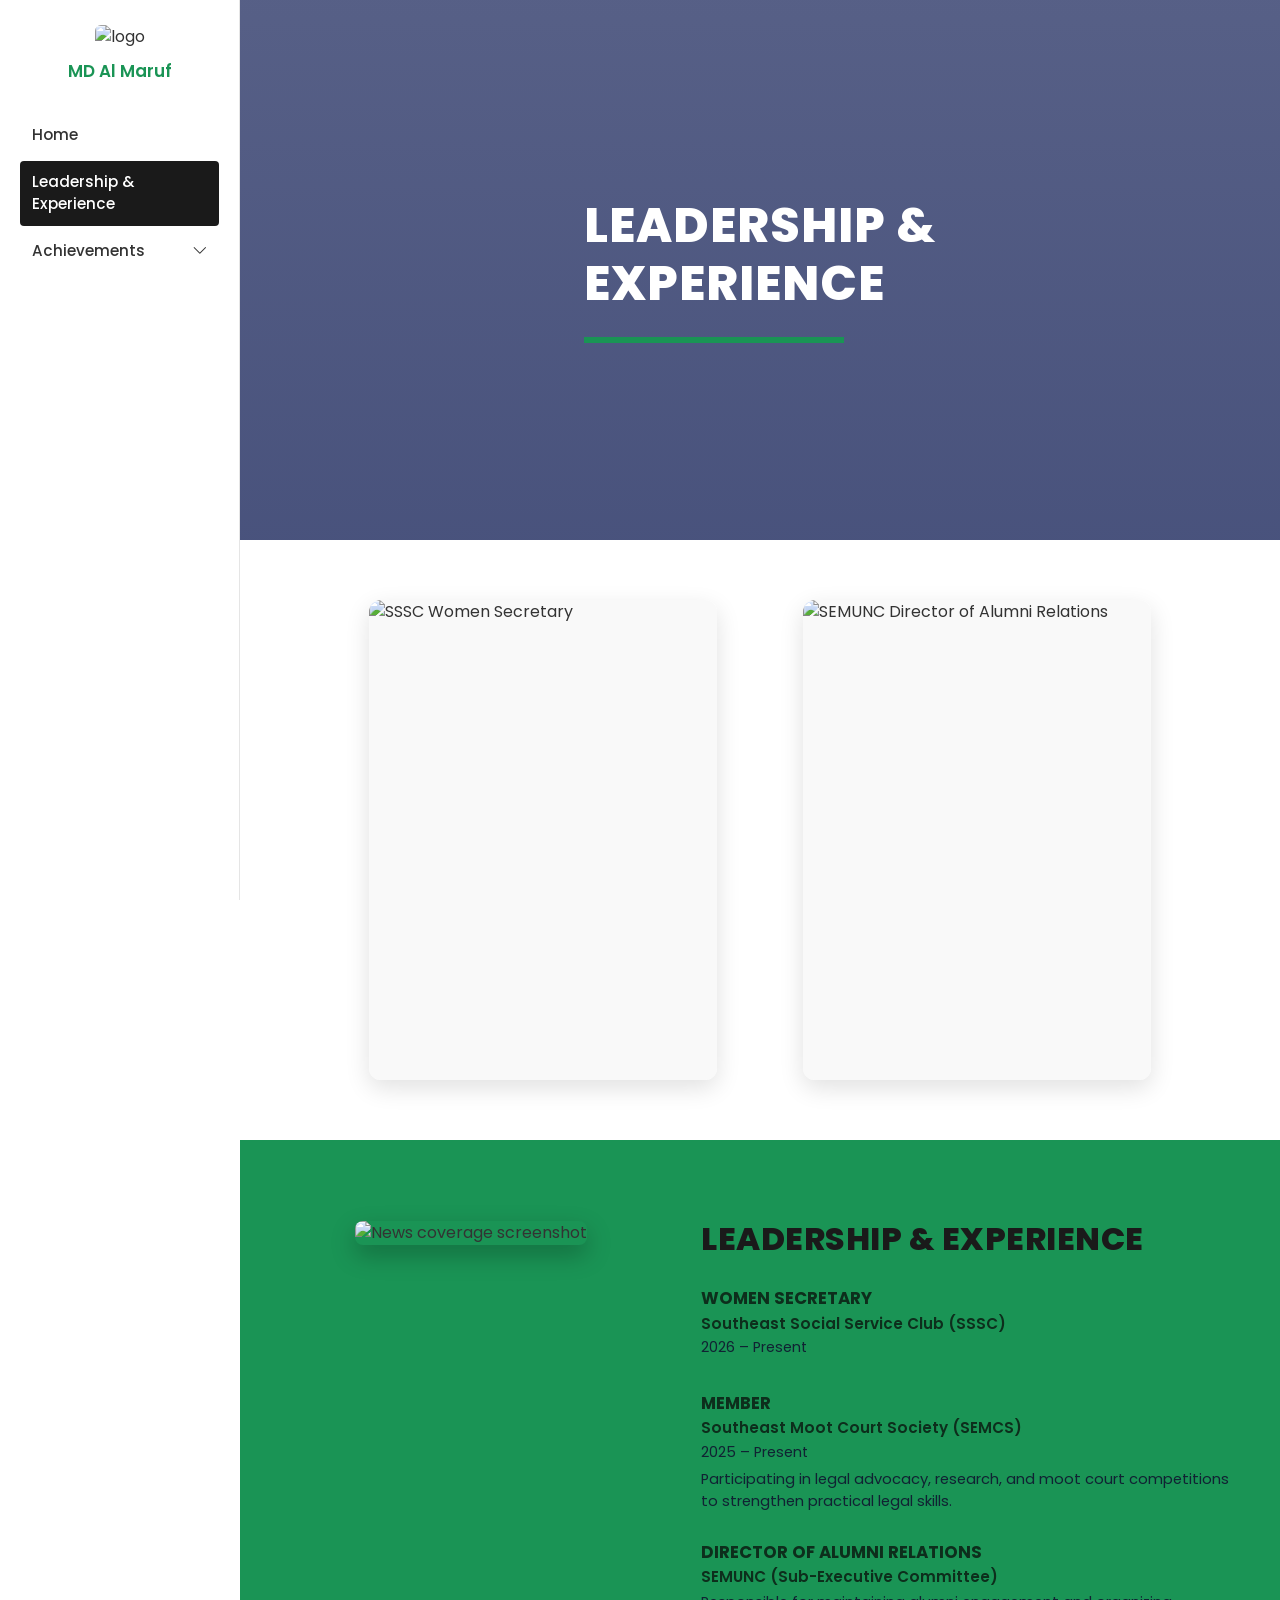
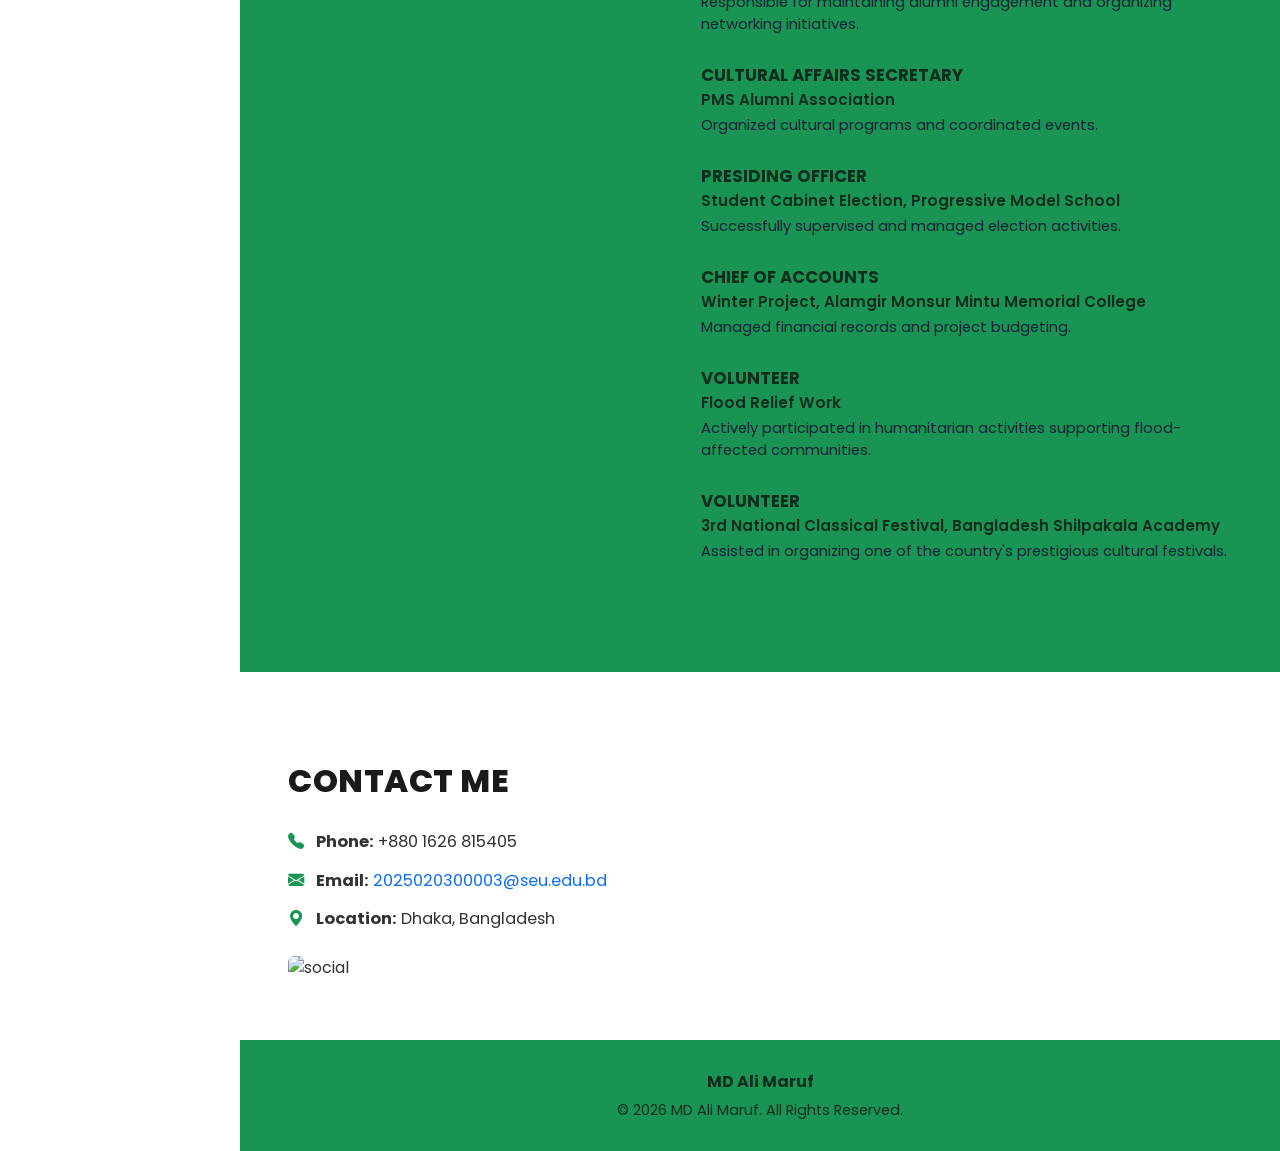
==== Leadership-Experience/L&E.html @ 9db9c2da "temp.txt" ====
<!DOCTYPE html>
<html lang="en">
<head>
<meta charset="UTF-8">
<meta name="viewport" content="width=device-width, initial-scale=1.0">
<title>Leadership & Experience | Sabrina Tabassum Sumayya</title>

<!-- Bootstrap CSS -->
<link href="https://cdn.jsdelivr.net/npm/bootstrap@5.3.3/dist/css/bootstrap.min.css" rel="stylesheet">
<!-- Bootstrap Icons -->
<link rel="stylesheet" href="https://cdn.jsdelivr.net/npm/bootstrap-icons@1.11.3/font/bootstrap-icons.css">
<!-- Google Fonts -->
<link href="https://fonts.googleapis.com/css2?family=Poppins:wght@300;400;500;600;700;800&display=swap" rel="stylesheet">

<!-- Custom CSS -->
<link rel="stylesheet" href="L&E.css">
</head>
<body>

<!-- ===================== SIDEBAR ===================== -->
<aside class="sidebar" id="sidebar">
  <div class="sidebar-logo">
    <img src="img/pic-three.jpeg" alt="logo" class="logo-img">
    <p class="logo-text">MD Al Maruf</p>
  </div>

  <nav class="sidebar-nav">
    <a href="../index.html" class="nav-item">Home</a>
    <a href="L&E.html" class="nav-item active">Leadership &amp; Experience</a>

    <div class="nav-dropdown">
       <div class="nav-item dropdown-toggle-btn d-flex justify-content-between align-items-center">
        <a href="../Achievements/achievements.html" style="color: inherit; flex-grow: 1;">Achievements</a>
        <i class="bi bi-chevron-down" id="achievementsToggle" style="cursor: pointer; padding-left: 10px;"></i>
      </div>
      <div class="nav-dropdown-menu" id="achievementsMenu">
        <a href="../Achievements/language.html" class="nav-subitem">Languages</a>
      </div>
    </div>
  </nav>
</aside>

<!-- mobile toggler -->
<button class="sidebar-mobile-btn" id="sidebarMobileBtn"><i class="bi bi-list"></i></button>

<!-- ===================== MAIN CONTENT ===================== -->
<main class="main-content">

  <!-- ---------- HERO ---------- -->
  <section class="hero-section">
    
    <div class="hero-overlay">
      <div class="hero-text-wrap">
        <h1 class="hero-title">LEADERSHIP &amp;<br>EXPERIENCE</h1>
        <div class="hero-underline"></div>
      </div>
    </div>
  </section>

  <!-- ---------- FEATURED POSTERS ---------- -->
  <section class="poster-section">
    <div class="container">
      <div class="row justify-content-center g-4">
        <div class="col-md-6 col-lg-5">
          <div class="poster-wrapper">
            <img src="img/pic-four.jpeg" alt="SSSC Women Secretary" class="poster-img">
          </div>
        </div>
        <div class="col-md-6 col-lg-5">
          <div class="poster-wrapper">
            <img src="img/pic-two.jpeg" alt="SEMUNC Director of Alumni Relations" class="poster-img">
          </div>
        </div>
      </div>
    </div>
  </section>

  <!-- ---------- LEADERSHIP & EXPERIENCE DETAILS ---------- -->
  <section id="leadership-details" class="leadership-section">
    <div class="container px-5">
      <div class="row g-5 align-items-start">

        <div class="col-lg-5 text-center">
          <img src="img/pic-five.jpeg" alt="News coverage screenshot" class="news-img">
        </div>

        <div class="col-lg-7">
          <h2 class="section-heading dark-heading">LEADERSHIP &amp; EXPERIENCE</h2>

          <div class="experience-item">
            <h4 class="exp-role">WOMEN SECRETARY</h4>
            <p class="exp-org">Southeast Social Service Club (SSSC)</p>
            <p class="exp-meta">2026 &ndash; Present</p>
          </div>

          <div class="experience-item">
            <h4 class="exp-role">MEMBER</h4>
            <p class="exp-org">Southeast Moot Court Society (SEMCS)</p>
            <p class="exp-meta">2025 &ndash; Present</p>
            <p class="exp-desc">Participating in legal advocacy, research, and moot court competitions to strengthen practical legal skills.</p>
          </div>

          <div class="experience-item">
            <h4 class="exp-role">DIRECTOR OF ALUMNI RELATIONS</h4>
            <p class="exp-org">SEMUNC (Sub-Executive Committee)</p>
            <p class="exp-desc">Responsible for maintaining alumni engagement and organizing networking initiatives.</p>
          </div>

          <div class="experience-item">
            <h4 class="exp-role">CULTURAL AFFAIRS SECRETARY</h4>
            <p class="exp-org">PMS Alumni Association</p>
            <p class="exp-desc">Organized cultural programs and coordinated events.</p>
          </div>

          <div class="experience-item">
            <h4 class="exp-role">PRESIDING OFFICER</h4>
            <p class="exp-org">Student Cabinet Election, Progressive Model School</p>
            <p class="exp-desc">Successfully supervised and managed election activities.</p>
          </div>

          <div class="experience-item">
            <h4 class="exp-role">CHIEF OF ACCOUNTS</h4>
            <p class="exp-org">Winter Project, Alamgir Monsur Mintu Memorial College</p>
            <p class="exp-desc">Managed financial records and project budgeting.</p>
          </div>

          <div class="experience-item">
            <h4 class="exp-role">VOLUNTEER</h4>
            <p class="exp-org">Flood Relief Work</p>
            <p class="exp-desc">Actively participated in humanitarian activities supporting flood-affected communities.</p>
          </div>

          <div class="experience-item">
            <h4 class="exp-role">VOLUNTEER</h4>
            <p class="exp-org">3rd National Classical Festival, Bangladesh Shilpakala Academy</p>
            <p class="exp-desc">Assisted in organizing one of the country's prestigious cultural festivals.</p>
          </div>

        </div>
      </div>
    </div>
  </section>

  <!-- ---------- CONTACT ---------- -->
  <section id="contact" class="contact-section">
    <div class="container px-5">
      <h2 class="section-heading dark-heading">CONTACT ME</h2>
      <p><i class="bi bi-telephone-fill"></i> <strong>Phone:</strong> +880 1626 815405</p>
      <p><i class="bi bi-envelope-fill"></i> <strong>Email:</strong> <a href="mailto:2025020300003@seu.edu.bd">2025020300003@seu.edu.bd</a></p>
      <p><i class="bi bi-geo-alt-fill"></i> <strong>Location:</strong> Dhaka, Bangladesh</p>

      <div class="contact-social">
        <img src="img/pic-three.jpeg" alt="social" class="social-img">
      </div>
    </div>
  </section>

  <!-- ---------- FOOTER ---------- -->
  <footer class="site-footer">
    <div class="container text-center">
      <p class="footer-name">MD Ali Maruf</p>
      <p class="footer-copy">&copy; 2026 MD Ali Maruf. All Rights Reserved.</p>
    </div>
  </footer>

</main>

<!-- Bootstrap JS Bundle -->
<script src="https://cdn.jsdelivr.net/npm/bootstrap@5.3.3/dist/js/bootstrap.bundle.min.js"></script>
<!-- Custom JS -->
<script src="L&E.js"></script>
</body>
</html>
---- Leadership-Experience/L&E.css ----
/* ===================== ROOT / GLOBAL ===================== */
:root{
  --green: #1a9455;
  --green-dark: #157a45;
  --navy-dark: #1e2a5e;
  --cyan: #4fd8e8;
  --sidebar-width: 240px;
}

*{
  box-sizing: border-box;
}

body{
  font-family: 'Poppins', sans-serif;
  color: #333;
  margin: 0;
  padding: 0;
  overflow-x: hidden;
}

a{
  text-decoration: none;
}

/* ===================== SIDEBAR ===================== */
.sidebar{
  position: fixed;
  top: 0;
  left: 0;
  width: var(--sidebar-width);
  height: 100vh;
  background: #fff;
  border-right: 1px solid #e5e5e5;
  padding: 24px 20px;
  overflow-y: auto;
  z-index: 1000;
  transition: transform 0.3s ease;
}

.sidebar-logo{
  text-align: center;
  margin-bottom: 30px;
}

.logo-img{
  width: 55px;
  height: 55px;
  border-radius: 6px;
  object-fit: cover;
}

.logo-text{
  color: var(--green);
  font-weight: 600;
  font-size: 1.05rem;
  margin-top: 10px;
  margin-bottom: 0;
}

.sidebar-nav{
  display: flex;
  flex-direction: column;
  gap: 4px;
}



.nav-item{
  display: block;
  padding: 10px 12px;
  color: #333;
  font-size: 0.95rem;
  font-weight: 500;
  border-radius: 4px;
  text-align: left;
  width: 100%;
  background: none;
  border: none;
  cursor: pointer;
}

.nav-item.active{
  background: #1a1a1a;
  color: #fff;
}

.nav-item:hover{
  background: #f0f0f0;
  color: #111;
}



.nav-item.active:hover{
  background: #1a1a1a;
  color: #fff;
}

.dropdown-toggle-btn{
  display: flex;
  justify-content: space-between;
  align-items: center;
}

.nav-dropdown-menu{
  display: none;
  flex-direction: column;
  padding-left: 14px;
}

.nav-dropdown-menu.show{
  display: flex;
}

.nav-subitem{
  padding: 8px 10px;
  color: #555;
  font-size: 0.88rem;
}

.nav-subitem:hover{
  color: var(--green);
}

.sidebar-mobile-btn{
  display: none;
  position: fixed;
  top: 14px;
  left: 14px;
  z-index: 1100;
  background: #1a1a1a;
  color: #fff;
  border: none;
  border-radius: 6px;
  width: 42px;
  height: 42px;
  font-size: 1.2rem;
}

/* ===================== MAIN CONTENT ===================== */
.main-content{
  margin-left: var(--sidebar-width);
}

.section-heading{
  font-weight: 800;
  letter-spacing: 0.5px;
  margin-bottom: 30px;
}

.dark-heading{
  color: #1a1a1a;
}

/* ===================== HERO ===================== */
.hero-section{
  position: relative;
  min-height: 60vh;
  background: linear-gradient(180deg, rgba(30,42,94,0.75), rgba(30,42,94,0.85)),
              url('https://images.unsplash.com/photo-1552664730-d307ca884978?q=80&w=1600&auto=format&fit=crop') center/cover no-repeat;
  background-attachment: fixed;
  display: flex;
  align-items: center;
  justify-content: center;
}

.hero-search-btn{
  position: absolute;
  top: 24px;
  right: 30px;
  background: none;
  border: none;
  color: #fff;
  font-size: 1.2rem;
}

.hero-text-wrap{
  text-align: left;
  padding: 0 60px;
  max-width: 900px;
}

.hero-title{
  font-weight: 800;
  font-size: 3rem;
  color: #fff;
  letter-spacing: 1px;
  line-height: 1.2;
  margin-bottom: 24px;
}

.hero-underline{
  width: 260px;
  height: 6px;
  background: var(--green);
}

/* ===================== POSTER SECTION ===================== */
.poster-section {
  background: #fff;
  padding: 60px 0; /* উপর-নিচে গ্যাপ */
}

/* ইমেজের চারপাশের র‍্যাপার */
.poster-wrapper {
  width: 100%;
  max-width: 85%; /* পরিবর্তন ১: চারপাশ থেকে ছবি ছোট করার জন্য উইডথ ৮৫% করা হলো */
  margin: 0 auto;  /* পরিবর্তন ২: ছোট করার পর ছবিটিকে মাঝখানে রাখার জন্য */
  overflow: hidden;
  border-radius: 12px; /* ছবির কোণা গোল রাখার জন্য */
  box-shadow: 0 8px 24px rgba(0, 0, 0, 0.12); /* সুন্দর সফট শ্যাডো */
  transition: transform 0.3s ease;
}

.poster-wrapper:hover {
  transform: translateY(-5px); /* মাউস নিলে হালকা ওপরে উঠবে */
}

.poster-img {
  width: 100%;
  height: 480px; /* দুই পাশের ছবির হাইট সমান রাখার জন্য */
  object-fit: contain; /* পরিবর্তন ৩: "cover" এর জায়গায় "contain" দেওয়ায় ছবি একদম জুম হবে না, পুরো ছবি সুন্দর দেখাবে */
  background-color: #f9f9f9; /* ছবির ব্যাকগ্রাউন্ডে একটা হালকা কালার (যদি ছবি ট্রান্সপারেন্ট বা ছোট হয়) */
  display: block;
}
/* ===================== LEADERSHIP DETAILS ===================== */
.leadership-section{
  background: var(--green);
  padding: 80px 0;
}

.leadership-section .section-heading{
  color: #1a1a1a;
}

.news-img{
  width: 100%;
  max-width: 420px;
  border-radius: 8px;
  box-shadow: 0 10px 25px rgba(0,0,0,0.25);
}

.experience-item{
  margin-bottom: 26px;
  padding-bottom: 4px;
}

.exp-role{
  font-weight: 700;
  color: #0d2e1c;
  margin-bottom: 4px;
  font-size: 1.05rem;
}

.exp-org{
  font-weight: 600;
  color: #0d2e1c;
  margin-bottom: 2px;
  font-size: 0.95rem;
}

.exp-meta{
  color: #123;
  font-size: 0.9rem;
  margin-bottom: 4px;
}

.exp-desc{
  color: #123;
  font-size: 0.92rem;
  margin-bottom: 0;
}

/* ===================== CONTACT ===================== */
.contact-section{
  background: #fff;
  padding: 90px 0 60px;
}

.contact-section p{
  font-size: 1.02rem;
  margin-bottom: 14px;
}

.contact-section i{
  color: var(--green);
  margin-right: 8px;
}

.social-img{
  border-radius: 6px;
  margin-top: 10px;
}

.contact-social img{
 width: 55px;
  height: 55px;
  border-radius: 6px;
  object-fit: cover;
}

/* ===================== FOOTER ===================== */
.site-footer{
  background: var(--green);
  padding: 30px 0;
  color: #0d2e1c;
}

.footer-name{
  font-weight: 700;
  margin-bottom: 6px;
}

.footer-copy{
  font-size: 0.9rem;
  margin-bottom: 0;
}

/* ===================== RESPONSIVE ===================== */
@media (max-width: 991px){
  .sidebar{
    transform: translateX(-100%);
  }
  .sidebar.show{
    transform: translateX(0);
  }
  .main-content{
    margin-left: 0;
  }
  .sidebar-mobile-btn{
    display: flex;
    align-items: center;
    justify-content: center;
  }
  .hero-title{
    font-size: 2rem;
  }
  .hero-text-wrap{
    padding: 0 24px;
  }
  .hero-underline{
    width: 180px;
  }
}
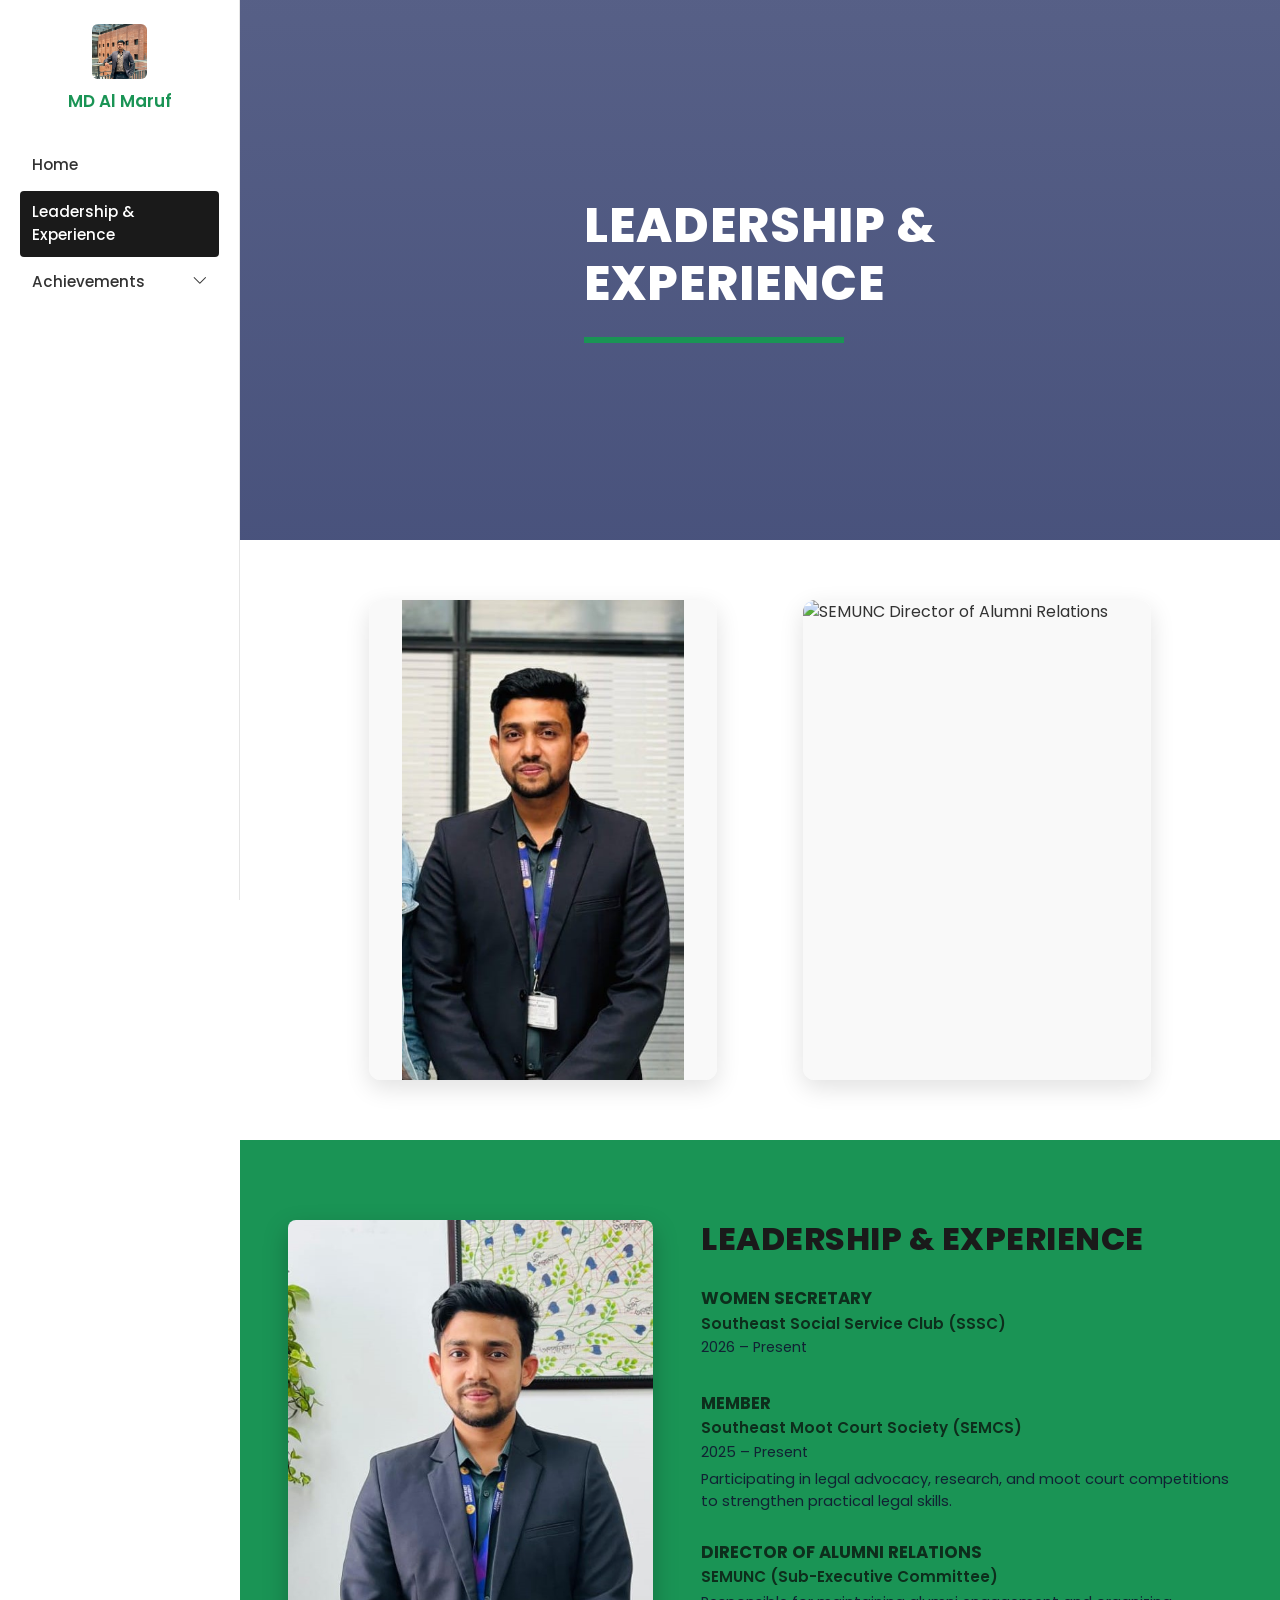
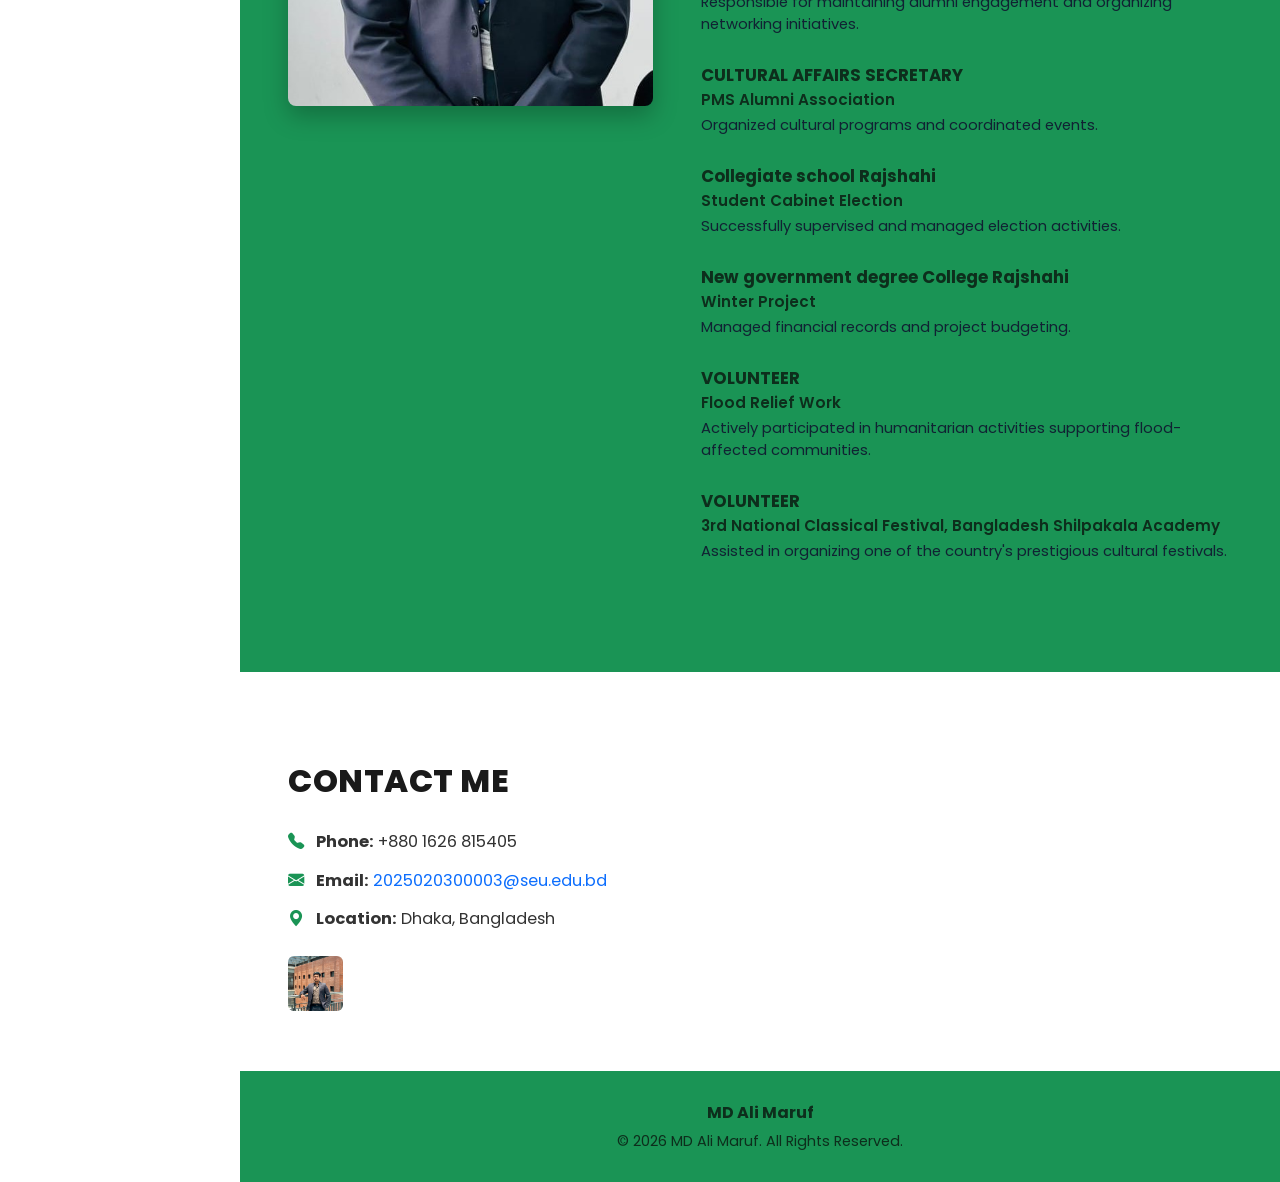
==== commit fe3e5b7a: "add img" ====
--- a/Leadership-Experience/L&E.html
+++ b/Leadership-Experience/L&E.html
@@ -68,7 +68,7 @@
         </div>
         <div class="col-md-6 col-lg-5">
           <div class="poster-wrapper">
-            <img src="img/pic-two.jpeg" alt="SEMUNC Director of Alumni Relations" class="poster-img">
+            <img src="img/pic-nine.jpeg" alt="SEMUNC Director of Alumni Relations" class="poster-img">
           </div>
         </div>
       </div>
@@ -113,14 +113,14 @@
           </div>
 
           <div class="experience-item">
-            <h4 class="exp-role">PRESIDING OFFICER</h4>
-            <p class="exp-org">Student Cabinet Election, Progressive Model School</p>
+            <h4 class="exp-role">Collegiate school Rajshahi</h4>
+            <p class="exp-org">Student Cabinet Election</p>
             <p class="exp-desc">Successfully supervised and managed election activities.</p>
           </div>
 
           <div class="experience-item">
-            <h4 class="exp-role">CHIEF OF ACCOUNTS</h4>
-            <p class="exp-org">Winter Project, Alamgir Monsur Mintu Memorial College</p>
+            <h4 class="exp-role">New government degree College Rajshahi</h4>
+            <p class="exp-org">Winter Project</p>
             <p class="exp-desc">Managed financial records and project budgeting.</p>
           </div>
 
@@ -170,4 +170,4 @@
 <!-- Custom JS -->
 <script src="L&E.js"></script>
 </body>
-</html>+</html>
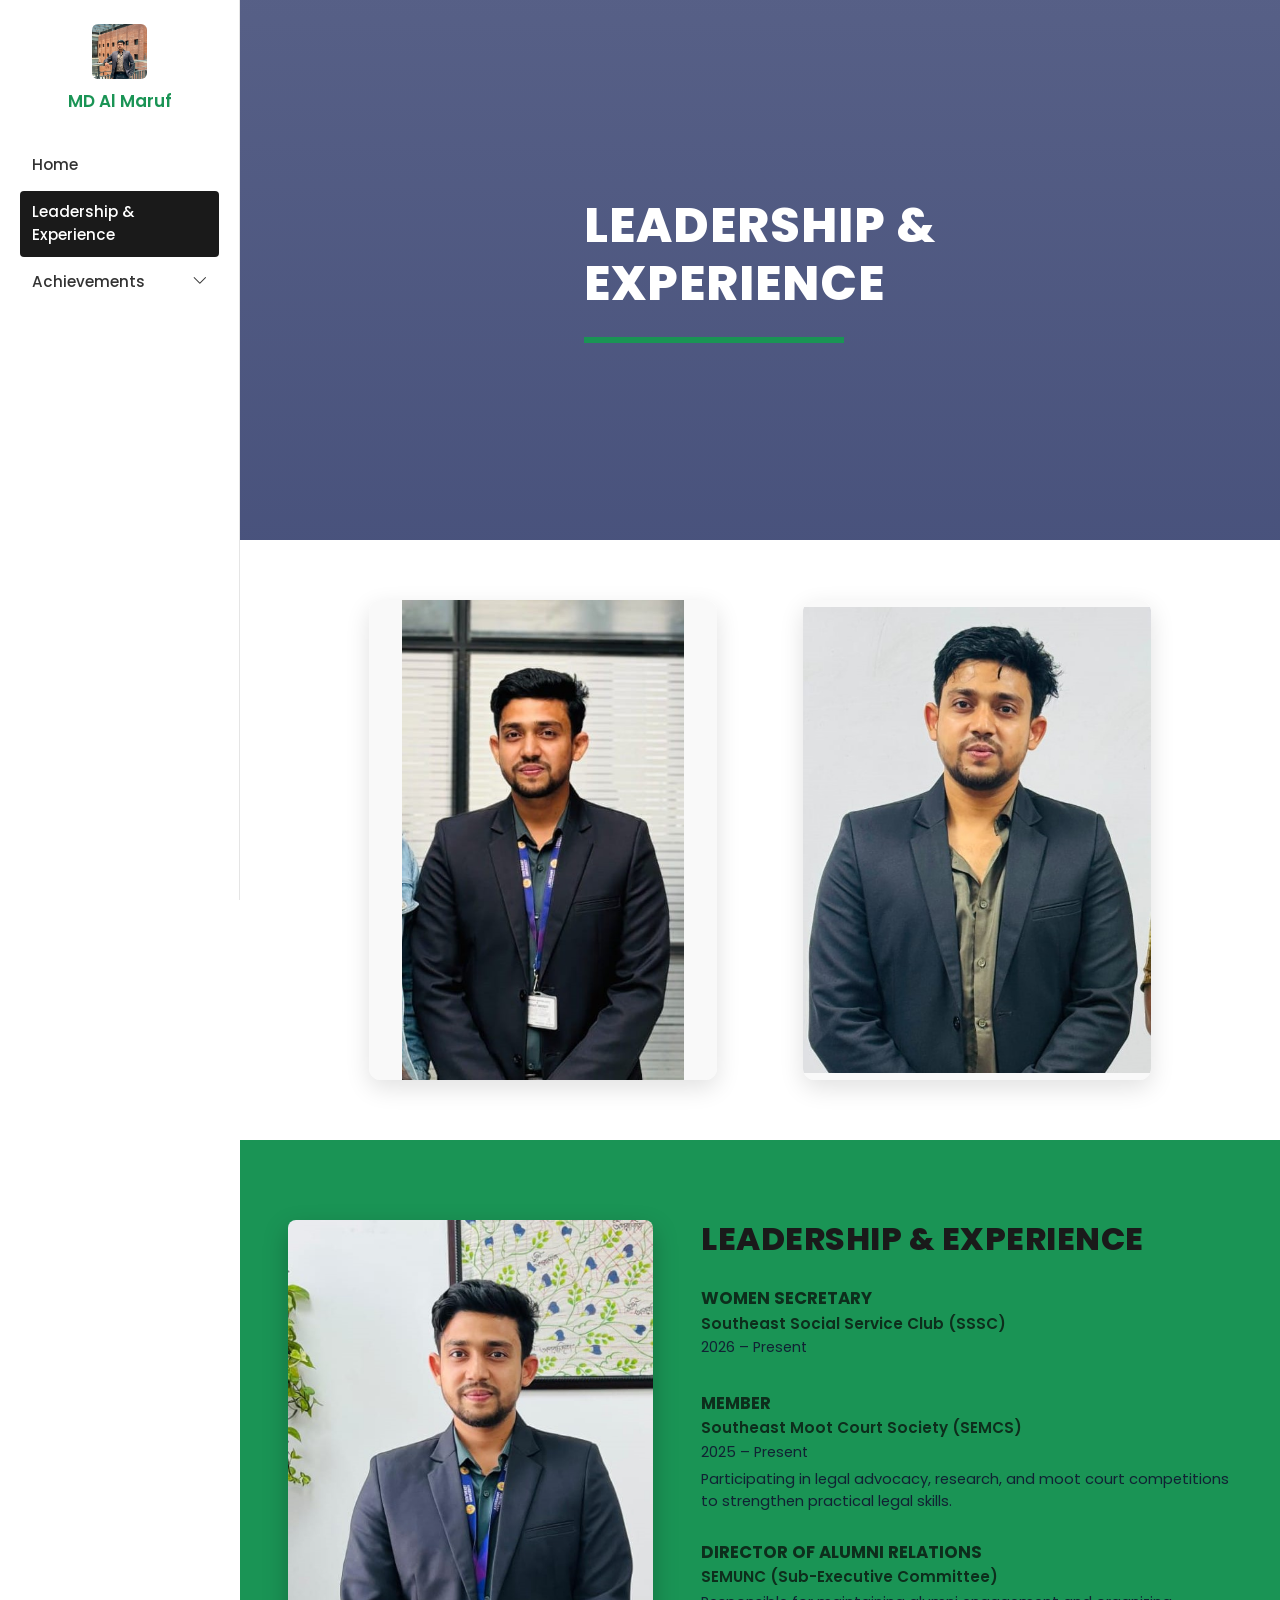
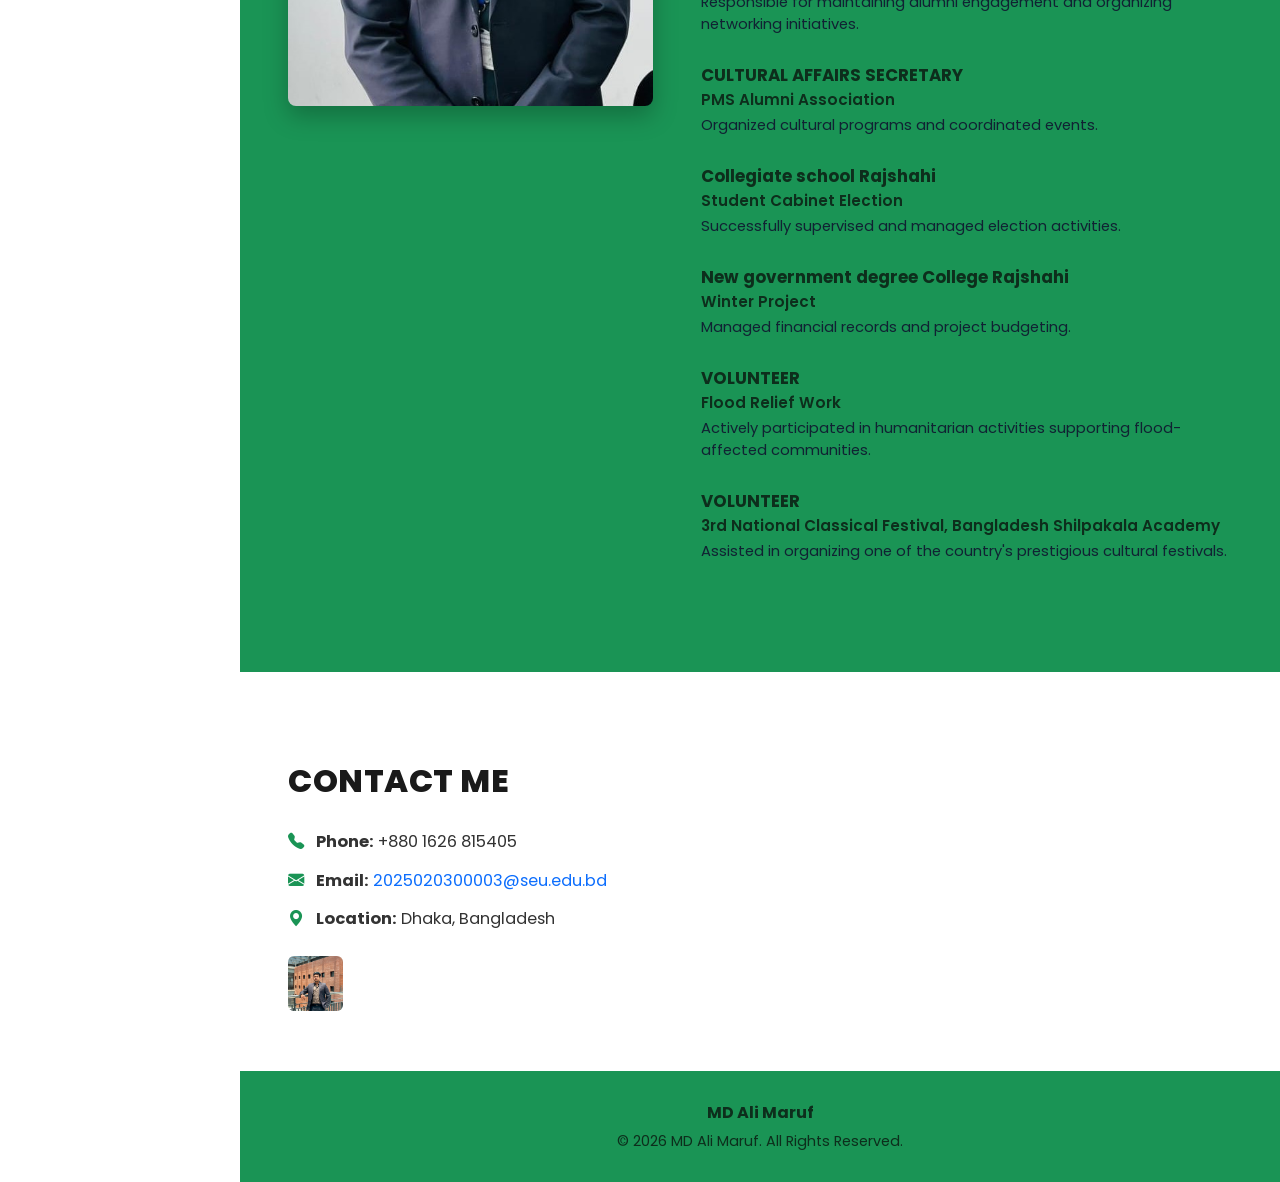
==== commit ce28365d: "correction" ====
--- a/Leadership-Experience/L&E.html
+++ b/Leadership-Experience/L&E.html
@@ -3,7 +3,7 @@
 <head>
 <meta charset="UTF-8">
 <meta name="viewport" content="width=device-width, initial-scale=1.0">
-<title>Leadership & Experience | Sabrina Tabassum Sumayya</title>
+<title>Leadership & Experience |  MD Al Maruf</title>
 
 <!-- Bootstrap CSS -->
 <link href="https://cdn.jsdelivr.net/npm/bootstrap@5.3.3/dist/css/bootstrap.min.css" rel="stylesheet">
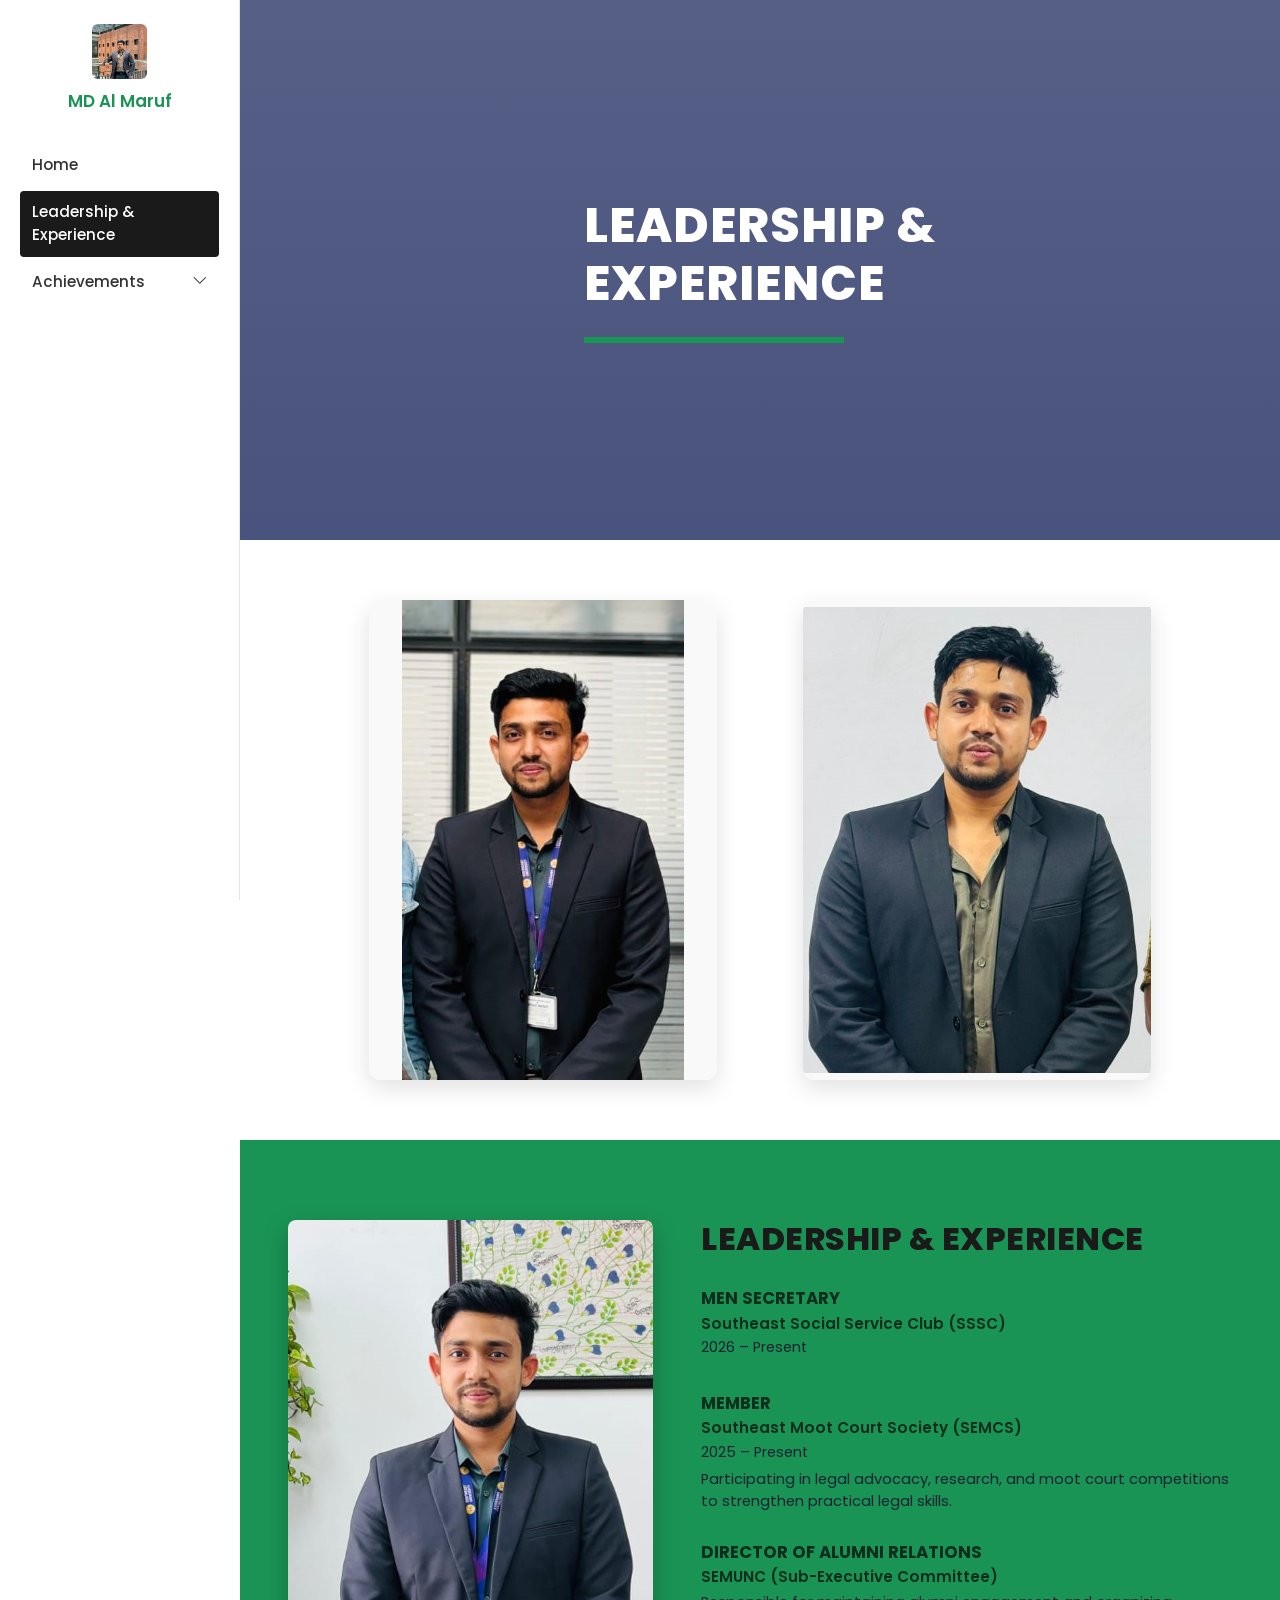
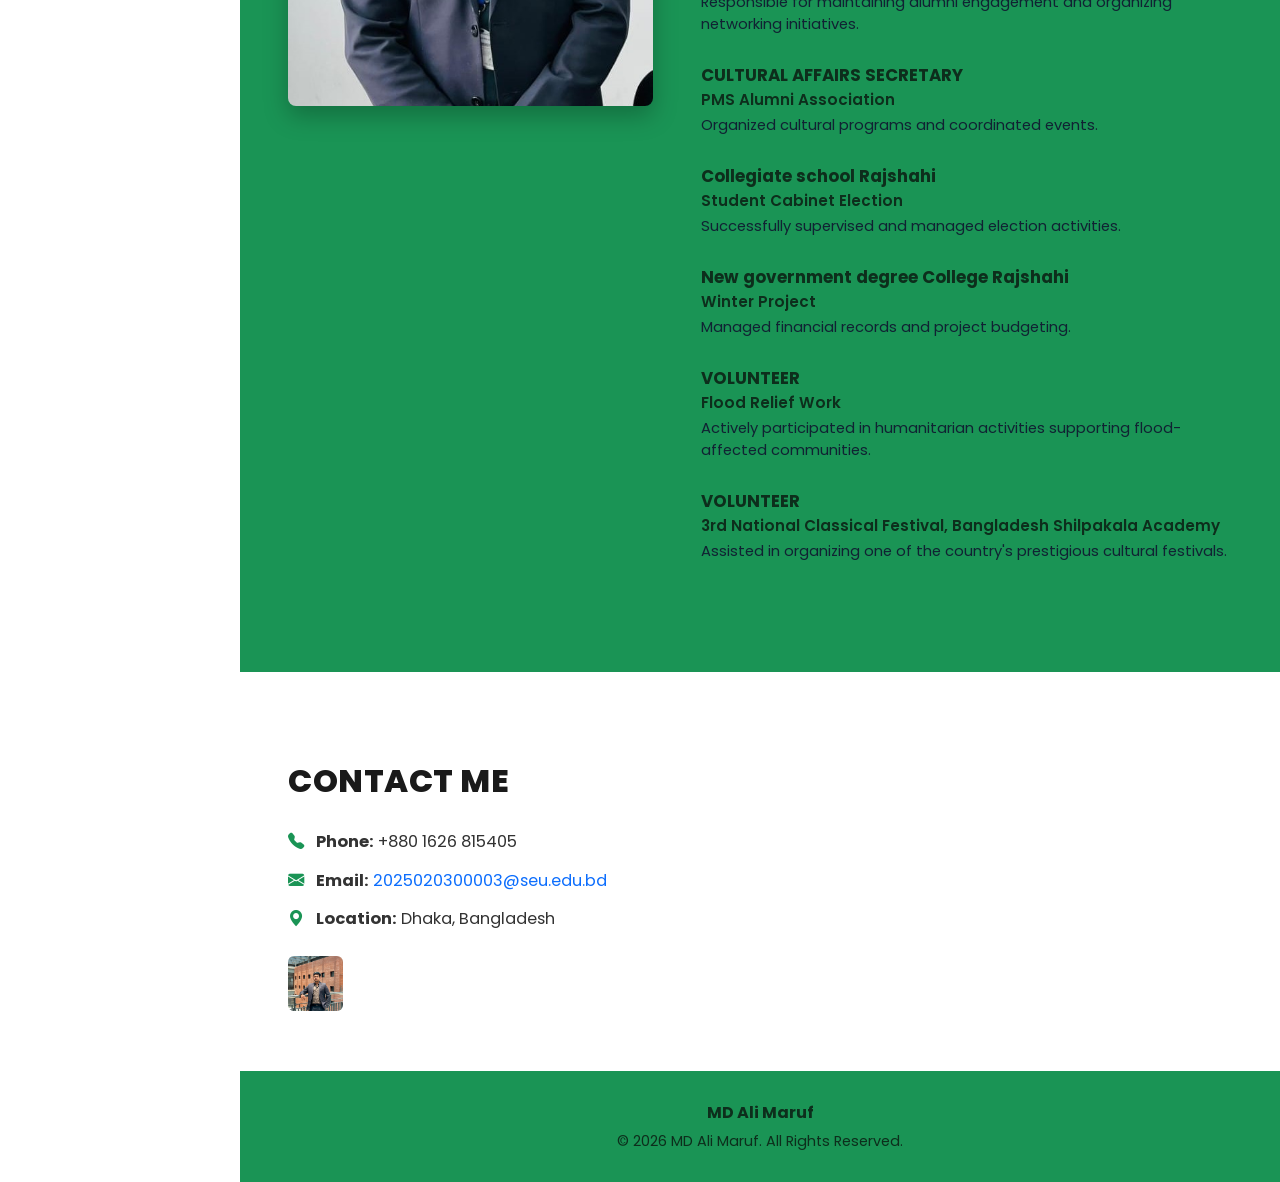
==== commit f31b69aa: "correction" ====
--- a/Leadership-Experience/L&E.html
+++ b/Leadership-Experience/L&E.html
@@ -88,7 +88,7 @@
           <h2 class="section-heading dark-heading">LEADERSHIP &amp; EXPERIENCE</h2>
 
           <div class="experience-item">
-            <h4 class="exp-role">WOMEN SECRETARY</h4>
+            <h4 class="exp-role">MEN SECRETARY</h4>
             <p class="exp-org">Southeast Social Service Club (SSSC)</p>
             <p class="exp-meta">2026 &ndash; Present</p>
           </div>
